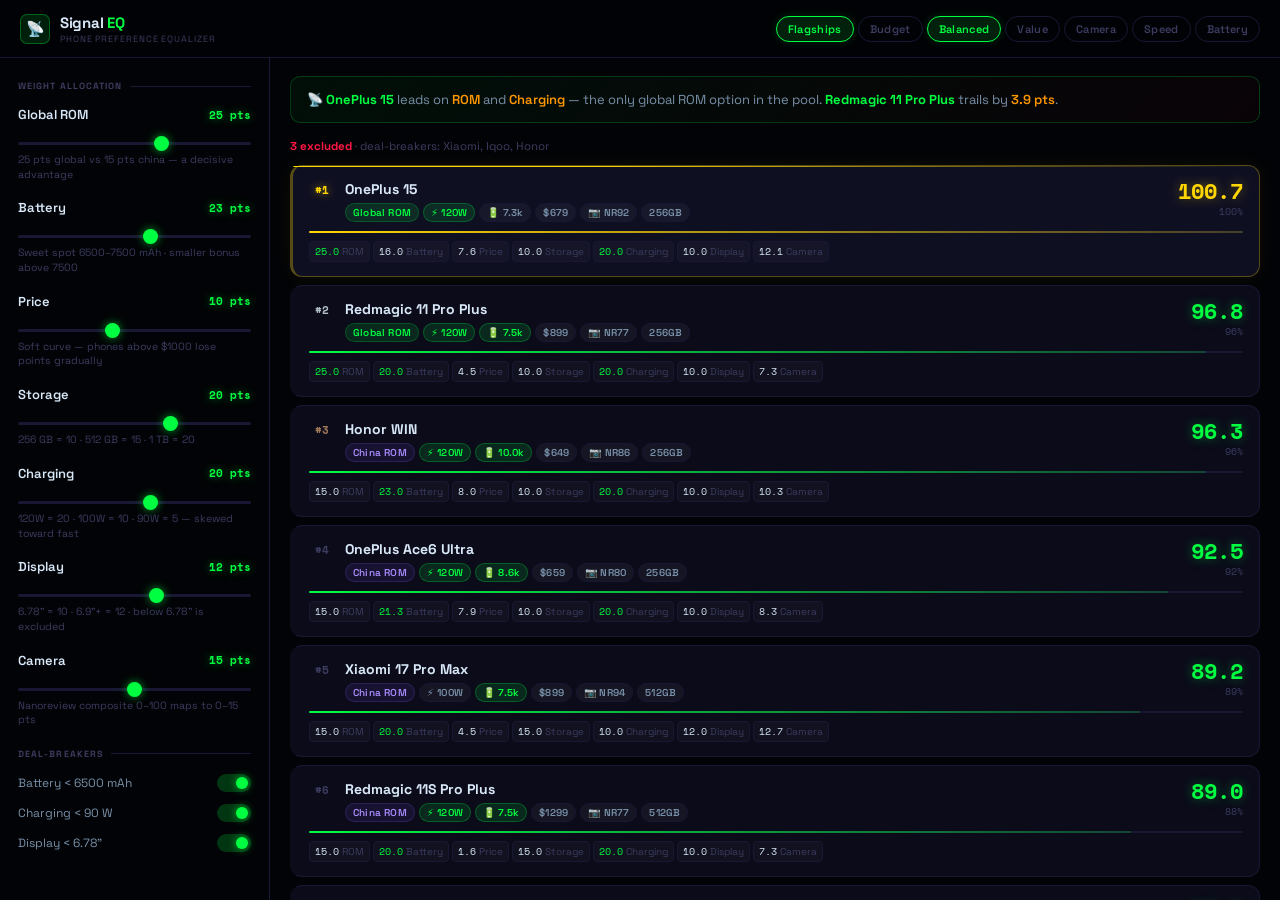
==== flagships.html @ a418bd96 "Rename index.html to flagships.html" ====
<!DOCTYPE html>
<html lang="en">
<head>
<meta charset="UTF-8">
<meta name="viewport" content="width=device-width, initial-scale=1.0">
<title>Signal EQ — Phone Equalizer</title>
<link rel="preconnect" href="https://fonts.googleapis.com">
<link rel="preconnect" href="https://fonts.gstatic.com" crossorigin>
<link href="https://fonts.googleapis.com/css2?family=Space+Grotesk:wght@400;500;600;700;800&family=Space+Mono:wght@400;700&display=swap" rel="stylesheet">
<style>
:root {
  --void:   #020306;
  --deep:   #06060E;
  --shell:  #0B0B1A;
  --card:   #0F0F22;
  --edge:   #181834;
  --rim:    #252548;
  --green:  #00FF41;
  --gd:     rgba(0,255,65,0.12);
  --gd2:    rgba(0,255,65,0.06);
  --red:    #FF1744;
  --rd:     rgba(255,23,68,0.12);
  --gold:   #FFD600;
  --gld:    rgba(255,214,0,0.12);
  --text:   #D8E8F8;
  --muted:  #3C3C60;
  --silver: #7890A8;
  --mono:   'Space Mono', monospace;
  --sans:   'Space Grotesk', system-ui, sans-serif;
}
*, *::before, *::after { box-sizing: border-box; margin: 0; padding: 0; }
html { scroll-behavior: smooth; }
body { font-family: var(--sans); background: var(--void); color: var(--text); }

/* ── Scrollbars ──────────────────────────────── */
::-webkit-scrollbar { width: 4px; }
::-webkit-scrollbar-track { background: transparent; }
::-webkit-scrollbar-thumb { background: var(--muted); border-radius: 2px; }
::-webkit-scrollbar-thumb:hover { background: var(--green); }

/* ── Header ──────────────────────────────────── */
.hdr {
  position: fixed; top: 0; left: 0; right: 0; z-index: 100;
  height: 58px;
  display: flex; align-items: center; justify-content: space-between;
  padding: 0 20px;
  background: rgba(2,3,6,0.9);
  backdrop-filter: blur(20px);
  border-bottom: 1px solid var(--edge);
}
.logo { display: flex; align-items: center; gap: 10px; text-decoration: none; }
.logo-mark {
  width: 30px; height: 30px; border-radius: 7px; flex-shrink: 0;
  background: var(--gd); border: 1px solid rgba(0,255,65,.3);
  display: grid; place-items: center; font-size: 15px;
}
.logo-text { font-size: 15px; font-weight: 800; letter-spacing: -.3px; color: var(--text); }
.logo-text em { color: var(--green); font-style: normal; }
.logo-tag { font-size: 9px; color: var(--muted); letter-spacing: .1em; text-transform: uppercase; margin-top: 1px; }

.presets { display: flex; gap: 4px; }
.pst {
  font-family: var(--sans); font-size: 11px; font-weight: 600;
  padding: 5px 11px; border-radius: 20px; cursor: pointer; letter-spacing: .03em;
  border: 1px solid var(--edge); background: transparent; color: var(--muted);
  transition: all .15s;
}
.pst:hover  { border-color: var(--green); color: var(--green); }
.pst.on { border-color: var(--green); color: var(--green); background: var(--gd); box-shadow: 0 0 10px rgba(0,255,65,.15); }

/* ── Layout ──────────────────────────────────── */
.wrap {
  display: grid;
  grid-template-columns: 270px 1fr;
  height: calc(100vh - 58px);
  margin-top: 58px;
}
.panel, .main { overflow-y: auto; height: 100%; }
.panel { border-right: 1px solid var(--edge); padding: 22px 18px; }
.main  { padding: 18px 20px; }

@media (max-width: 720px) {
  body { overflow-y: auto; }
  .wrap { display: block; height: auto; margin-top: 58px; }
  .panel { overflow-y: visible; height: auto; border-right: none; border-bottom: 1px solid var(--edge); }
  .main  { overflow-y: visible; height: auto; }
  .presets { display: none; }
}

/* ── Section label ───────────────────────────── */
.slbl {
  font-size: 9px; font-weight: 700; letter-spacing: .12em; text-transform: uppercase;
  color: var(--muted); margin-bottom: 14px;
  display: flex; align-items: center; gap: 8px;
}
.slbl::after { content: ''; flex: 1; height: 1px; background: var(--edge); }

/* ── Sliders ─────────────────────────────────── */
.si { margin-bottom: 17px; }
.si-row { display: flex; justify-content: space-between; align-items: center; margin-bottom: 6px; }
.si-name { font-size: 13px; font-weight: 600; }
.si-val {
  font-family: var(--mono); font-size: 11px; font-weight: 700;
  color: var(--green); min-width: 44px; text-align: right;
  transition: color .15s;
  text-shadow: 0 0 8px rgba(0,255,65,.5);
}
.si-val.lo { color: var(--muted); text-shadow: none; }
.si-hint { font-size: 10.5px; color: var(--muted); margin-top: 3px; line-height: 1.4; }

input[type=range] {
  -webkit-appearance: none; appearance: none;
  width: 100%; height: 3px; border-radius: 2px; outline: none; cursor: pointer;
  background: var(--edge);
}
input[type=range]::-webkit-slider-thumb {
  -webkit-appearance: none;
  width: 15px; height: 15px; border-radius: 50%; cursor: pointer;
  background: var(--green);
  box-shadow: 0 0 10px rgba(0,255,65,.6);
  transition: transform .1s;
}
input[type=range]::-webkit-slider-thumb:hover {
  transform: scale(1.4);
  box-shadow: 0 0 18px rgba(0,255,65,.9);
}
input[type=range]::-moz-range-thumb {
  width: 15px; height: 15px; border-radius: 50%; border: none;
  background: var(--green); box-shadow: 0 0 10px rgba(0,255,65,.6);
}

/* ── Deal-breaker toggles ────────────────────── */
.db-row { display: flex; align-items: center; justify-content: space-between; margin-bottom: 12px; }
.db-lbl { font-size: 12px; color: var(--silver); }
.tog { position: relative; display: inline-block; width: 34px; height: 18px; }
.tog input { opacity: 0; width: 0; height: 0; }
.tslide {
  position: absolute; inset: 0; border-radius: 18px;
  background: var(--edge); cursor: pointer; transition: background .2s;
}
.tslide::before {
  content: ''; position: absolute;
  width: 12px; height: 12px; left: 3px; bottom: 3px;
  border-radius: 50%; background: var(--muted); transition: .2s;
}
.tog input:checked + .tslide { background: rgba(0,255,65,.2); }
.tog input:checked + .tslide::before { transform: translateX(16px); background: var(--green); box-shadow: 0 0 8px rgba(0,255,65,.7); }

/* ── Why bar ─────────────────────────────────── */
.why-bar {
  background: linear-gradient(135deg, rgba(0,255,65,.05), rgba(255,23,68,.03));
  border: 1px solid rgba(0,255,65,.2);
  border-radius: 10px; padding: 12px 16px;
  font-size: 13px; line-height: 1.65; color: var(--silver);
  margin-bottom: 16px;
}
.why-bar strong { color: var(--green); font-weight: 700; }
.why-bar em { color: #FF9800; font-style: normal; font-weight: 600; }

.excl-note { font-size: 11.5px; color: var(--muted); margin-bottom: 12px; }
.excl-note b { color: var(--red); }

/* ── Rank cards ──────────────────────────────── */
.rcard {
  background: var(--shell);
  border: 1px solid var(--edge);
  border-left: 3px solid transparent;
  border-radius: 12px; padding: 14px 16px;
  margin-bottom: 8px;
  position: relative; cursor: default;
  transition: border-color .2s, background .2s, transform .15s;
}
.rcard:not(.excl):hover {
  background: var(--card);
  border-color: rgba(0,255,65,.25);
  border-left-color: var(--green);
  transform: translateX(3px);
}
.rcard.top {
  background: var(--card);
  border-left-color: var(--gold);
  border-color: rgba(255,214,0,.3);
  box-shadow: 0 0 20px rgba(255,214,0,.06);
}
.rcard.top::before {
  content: ''; position: absolute; top: 0; left: 0; right: 0;
  height: 1px; background: linear-gradient(90deg, var(--gold) 30%, transparent);
  border-radius: 12px 12px 0 0;
}
.rcard.excl { opacity: .25; border-left-color: var(--red); border-color: var(--rd); cursor: default; }

.rc-top { display: flex; align-items: flex-start; gap: 10px; margin-bottom: 9px; }
.rc-rank {
  font-family: var(--mono); font-size: 11px; font-weight: 700;
  min-width: 26px; padding-top: 2px; text-align: center; flex-shrink: 0;
}
.r-gold   { color: var(--gold); text-shadow: 0 0 8px rgba(255,214,0,.6); }
.r-silver { color: #B0BEC5; }
.r-bronze { color: #A0785A; }
.r-n      { color: var(--muted); }

.rc-info { flex: 1; min-width: 0; }
.rc-model {
  font-size: 14px; font-weight: 700;
  white-space: nowrap; overflow: hidden; text-overflow: ellipsis;
  margin-bottom: 5px;
}
.rc-chips { display: flex; flex-wrap: wrap; gap: 4px; }
.chip {
  font-size: 10px; font-weight: 600; padding: 2px 7px;
  border-radius: 20px; white-space: nowrap; letter-spacing: .02em;
}
.c-global { background: var(--gd); color: var(--green); border: 1px solid rgba(0,255,65,.2); }
.c-china  { background: rgba(139,92,246,.1); color: #A78BFA; border: 1px solid rgba(139,92,246,.2); }
.c-spec   { background: rgba(255,255,255,.04); color: var(--silver); border: 1px solid var(--edge); }
.c-hot    { background: rgba(0,255,65,.12); color: var(--green); border: 1px solid rgba(0,255,65,.25); }
.c-red    { background: var(--rd); color: var(--red); border: 1px solid rgba(255,23,68,.25); }

.rc-score { text-align: right; flex-shrink: 0; }
.sc-num {
  font-family: var(--mono); font-size: 22px; font-weight: 700; line-height: 1;
  color: var(--green); text-shadow: 0 0 12px rgba(0,255,65,.4);
}
.rcard.top .sc-num { color: var(--gold); text-shadow: 0 0 12px rgba(255,214,0,.4); }
.sc-pct { font-family: var(--mono); font-size: 10px; color: var(--muted); margin-top: 2px; }

.bar-t { height: 2px; background: var(--edge); border-radius: 2px; margin: 9px 0 8px; }
.bar-f { height: 2px; border-radius: 2px; transition: width .35s ease; }
.bar-g { background: linear-gradient(90deg, var(--green), rgba(0,255,65,.2)); }
.bar-gold { background: linear-gradient(90deg, var(--gold), rgba(255,214,0,.2)); }

.rc-bkd { display: flex; flex-wrap: wrap; gap: 3px; }
.bd {
  font-size: 10px; padding: 2px 5px; border-radius: 4px;
  background: rgba(255,255,255,.025); border: 1px solid var(--edge);
  color: var(--muted);
}
.bd b { font-family: var(--mono); font-weight: 400; color: var(--text); }
.bd.hi b { color: var(--green); }

.excl-r { font-size: 11px; color: var(--red); margin-top: 6px; }

/* ── Hover Popup ─────────────────────────────── */
#popup {
  position: fixed; z-index: 200; pointer-events: none;
  width: 280px;
  background: var(--card);
  border: 1px solid rgba(0,255,65,.3);
  border-radius: 14px; padding: 16px;
  box-shadow: 0 20px 60px rgba(0,0,0,.7), 0 0 30px rgba(0,255,65,.06);
  opacity: 0; transform: translateY(6px) scale(.97);
  transition: opacity .15s, transform .15s;
}
#popup.show { opacity: 1; transform: translateY(0) scale(1); }

.pop-name {
  font-size: 15px; font-weight: 800; color: var(--text);
  margin-bottom: 12px; line-height: 1.2;
  border-bottom: 1px solid var(--edge); padding-bottom: 10px;
}
.pop-grid {
  display: grid; grid-template-columns: 1fr 1fr;
  gap: 8px; margin-bottom: 12px;
}
.pop-spec { display: flex; flex-direction: column; gap: 2px; }
.pop-spec-val {
  font-family: var(--mono); font-size: 13px; font-weight: 700; color: var(--green);
}
.pop-spec-key { font-size: 10px; color: var(--muted); text-transform: uppercase; letter-spacing: .07em; }
.pop-why {
  background: var(--gd2); border: 1px solid var(--gd);
  border-radius: 8px; padding: 10px 12px;
  font-size: 12px; line-height: 1.6; color: var(--silver);
}
.pop-why b { color: var(--green); font-weight: 700; }
.pop-why-label {
  font-size: 9px; font-weight: 700; letter-spacing: .1em; text-transform: uppercase;
  color: var(--green); margin-bottom: 4px;
  opacity: .7;
}
</style>
</head>
<body>

<header class="hdr">
  <a href="index.html" class="logo">
    <div class="logo-mark">📡</div>
    <div>
      <div class="logo-text">Signal <em>EQ</em></div>
      <div class="logo-tag">Phone preference equalizer</div>
    </div>
  </a>
  <div class="presets" id="presets">
    <a href="index.html" class="pst on" style="text-decoration:none">Flagships</a>
    <a href="index_budget_phones.html" class="pst" style="text-decoration:none">Budget</a>
  </div>
</header>

<div class="wrap">
  <aside class="panel">
    <div class="slbl">Weight allocation</div>
    <div id="sl-wrap"></div>
    <div style="margin-top:20px">
      <div class="slbl">Deal-breakers</div>
      <div id="db-wrap"></div>
    </div>
  </aside>

  <main class="main">
    <div id="why-wrap"></div>
    <div id="excl-note"></div>
    <div id="cards-wrap"></div>
  </main>
</div>

<!-- Hover popup -->
<div id="popup">
  <div class="pop-name" id="pop-name"></div>
  <div class="pop-grid" id="pop-grid"></div>
  <div class="pop-why">
    <div class="pop-why-label">★ Why it ranks here</div>
    <div id="pop-why"></div>
  </div>
</div>

<script>
// ── Data ──────────────────────────────────────────────────────
const PHONES = [
  {
    "model": "Honor WIN",
    "bat": 10000,
    "chg": 120,
    "cam": 86,
    "disp": 6.82,
    "stor": 256,
    "ram": 12,
    "price": 649,
    "os": "china"
  },
  {
    "model": "OPPO Find X9 Ultra",
    "bat": 7050,
    "chg": 100,
    "cam": 96,
    "disp": 6.83,
    "stor": 256,
    "ram": 12,
    "price": 1199,
    "os": "china"
  },
  {
    "model": "Xiaomi 17 Ultra",
    "bat": 6800,
    "chg": 90,
    "cam": 96,
    "disp": 6.9,
    "stor": 512,
    "ram": 12,
    "price": 999,
    "os": "china"
  },
  {
    "model": "Xiaomi 17",
    "bat": 7000,
    "chg": 100,
    "cam": 86,
    "disp": 6.3,
    "stor": 256,
    "ram": 12,
    "price": 649,
    "os": "china"
  },
  {
    "model": "OnePlus 15",
    "bat": 7300,
    "chg": 120,
    "cam": 92,
    "disp": 6.78,
    "stor": 256,
    "ram": 12,
    "price": 679,
    "os": "global"
  },
  {
    "model": "Vivo X300 Ultra",
    "bat": 6600,
    "chg": 100,
    "cam": 94,
    "disp": 6.82,
    "stor": 256,
    "ram": 12,
    "price": 1099,
    "os": "china"
  },
  {
    "model": "Vivo X300 Pro",
    "bat": 6510,
    "chg": 90,
    "cam": 97,
    "disp": 6.78,
    "stor": 256,
    "ram": 12,
    "price": 799,
    "os": "china"
  },
  {
    "model": "Iqoo 15T",
    "bat": 8000,
    "chg": 100,
    "cam": 79,
    "disp": 6.82,
    "stor": 256,
    "ram": 12,
    "price": 699,
    "os": "china"
  },
  {
    "model": "Iqoo 15 Ultra",
    "bat": 7400,
    "chg": 100,
    "cam": 84,
    "disp": 6.85,
    "stor": 512,
    "ram": 16,
    "price": 899,
    "os": "china"
  },
  {
    "model": "Iqoo 15",
    "bat": 7000,
    "chg": 100,
    "cam": 89,
    "disp": 6.82,
    "stor": 256,
    "ram": 12,
    "price": 649,
    "os": "china"
  },
  {
    "model": "Iqoo Z11 Turbo",
    "bat": 7600,
    "chg": 100,
    "cam": 75,
    "disp": 6.59,
    "stor": 256,
    "ram": 12,
    "price": 469,
    "os": "china"
  },
  {
    "model": "Iqoo Neo 11",
    "bat": 7500,
    "chg": 100,
    "cam": 74,
    "disp": 6.82,
    "stor": 256,
    "ram": 12,
    "price": 459,
    "os": "china"
  },
  {
    "model": "Xiaomi 17 Pro Max",
    "bat": 7500,
    "chg": 100,
    "cam": 94,
    "disp": 6.9,
    "stor": 512,
    "ram": 12,
    "price": 899,
    "os": "china"
  },
  {
    "model": "Redmi K90 Max",
    "bat": 8550,
    "chg": 100,
    "cam": 77,
    "disp": 6.83,
    "stor": 256,
    "ram": 12,
    "price": 499,
    "os": "china"
  },
  {
    "model": "Redmagic 11S Pro Plus",
    "bat": 7500,
    "chg": 120,
    "cam": 77,
    "disp": 6.85,
    "stor": 512,
    "ram": 16,
    "price": 1299,
    "os": "china"
  },
  {
    "model": "Realme GT8 Pro",
    "bat": 7000,
    "chg": 120,
    "cam": 86,
    "disp": 6.79,
    "stor": 256,
    "ram": 12,
    "price": 639,
    "os": "china"
  },
  {
    "model": "OPPO Find X9 Ultra",
    "bat": 7050,
    "chg": 100,
    "cam": 96,
    "disp": 6.83,
    "stor": 256,
    "ram": 12,
    "price": 1599,
    "os": "global"
  },
  {
    "model": "Redmagic 11 Pro Plus",
    "bat": 7500,
    "chg": 120,
    "cam": 77,
    "disp": 6.85,
    "stor": 256,
    "ram": 12,
    "price": 899,
    "os": "global"
  },
  {
    "model": "Honor WIN RT",
    "bat": 10000,
    "chg": 100,
    "cam": 86,
    "disp": 6.83,
    "stor": 256,
    "ram": 12,
    "price": 549,
    "os": "china"
  },
  {
    "model": "Honor Power 2",
    "bat": 10080,
    "chg": 80,
    "cam": 81,
    "disp": 6.79,
    "stor": 256,
    "ram": 12,
    "price": 499,
    "os": "china"
  },
  {
    "model": "Realme GT8",
    "bat": 7000,
    "chg": 100,
    "cam": 81,
    "disp": 6.79,
    "stor": 256,
    "ram": 12,
    "price": 499,
    "os": "china"
  },
  {
    "model": "OnePlus Ace6 Ultra",
    "bat": 8600,
    "chg": 120,
    "cam": 80,
    "disp": 6.79,
    "stor": 256,
    "ram": 12,
    "price": 659,
    "os": "china"
  }
];

// ── Base scoring (v4 exact) ───────────────────────────────────
const BASE_MAX = { os:25, bat:23, price:10, stor:20, chg:20, disp:12, cam:15 };

function base(p) {
  const bat = p.bat < 6500 ? 0 : p.bat <= 7500 ? ((p.bat-6500)/1000)*20 : p.bat >= 10000 ? 23 : 20+((p.bat-7500)/2500)*3;
  const pr  = p.price <= 500 ? 10 : p.price <= 800 ? 10-((p.price-500)/300)*4 : p.price <= 1000 ? 6-((p.price-800)/200)*3 : Math.max(0,3*Math.exp(-0.002*(p.price-1000)));
  const cam = p.cam >= 95 ? 13+((p.cam-95)/5)*2 : p.cam >= 85 ? 10+((p.cam-85)/10)*3 : p.cam >= 70 ? 5+((p.cam-70)/15)*5 : Math.max(0,(p.cam/70)*5);
  return {
    os:    p.os === 'global' ? 25 : 15,
    bat,
    price: pr,
    stor:  p.stor >= 1024 ? 20 : p.stor >= 512 ? 15 : p.stor >= 256 ? 10 : 5,
    chg:   p.chg >= 120 ? 20 : p.chg >= 100 ? 10 : p.chg >= 90 ? 5 : 0,
    disp:  p.disp >= 6.9 ? 12 : p.disp >= 6.78 ? 10 : 0,
    cam,
  };
}

// ── Config ────────────────────────────────────────────────────
const CATS = [
  { key:'os',    label:'Global ROM',     hint:'25 pts global vs 15 pts china — a decisive advantage',  dflt:25, max:40 },
  { key:'bat',   label:'Battery',        hint:'Sweet spot 6500–7500 mAh · smaller bonus above 7500',   dflt:23, max:40 },
  { key:'price', label:'Price',          hint:'Soft curve — phones above $1000 lose points gradually',  dflt:10, max:25 },
  { key:'stor',  label:'Storage',        hint:'256 GB = 10 · 512 GB = 15 · 1 TB = 20',                  dflt:20, max:30 },
  { key:'chg',   label:'Charging',       hint:'120W = 20 · 100W = 10 · 90W = 5 — skewed toward fast',  dflt:20, max:35 },
  { key:'disp',  label:'Display',        hint:'6.78" = 10 · 6.9"+ = 12 · below 6.78" is excluded',     dflt:12, max:20 },
  { key:'cam',   label:'Camera',         hint:'Nanoreview composite 0–100 maps to 0–15 pts',           dflt:15, max:30 },
];
const DBS = [
  { key:'bat',  label:'Battery < 6500 mAh', test: p => p.bat  < 6500  },
  { key:'chg',  label:'Charging < 90 W',    test: p => p.chg  < 90    },
  { key:'disp', label:'Display < 6.78"',    test: p => p.disp < 6.78  },
];
const PRESETS = {
  balanced: { os:25, bat:23, price:10, stor:20, chg:20, disp:12, cam:15 },
  value:    { os:20, bat:20, price:25, stor:15, chg:18, disp:10, cam:8  },
  camera:   { os:18, bat:15, price:8,  stor:15, chg:15, disp:12, cam:30 },
  speed:    { os:22, bat:15, price:8,  stor:15, chg:35, disp:12, cam:10 },
  battery:  { os:18, bat:40, price:10, stor:15, chg:18, disp:10, cam:8  },
};
const CLABEL = { os:'ROM', bat:'Battery', price:'Price', stor:'Storage', chg:'Charging', disp:'Display', cam:'Camera' };

let W  = { ...PRESETS.balanced };
let DB = { bat:true, chg:true, disp:true };

// ── Build presets ─────────────────────────────────────────────
const pWrap = document.getElementById('presets');
Object.keys(PRESETS).forEach(k => {
  const b = document.createElement('button');
  b.className = 'pst' + (k==='balanced'?' on':'');
  b.textContent = k[0].toUpperCase()+k.slice(1);
  b.dataset.p = k;
  b.addEventListener('click', () => {
    W = { ...PRESETS[k] };
    CATS.forEach(c => { document.getElementById(`sl-${c.key}`).value = W[c.key]; syncLbl(c.key); });
    document.querySelectorAll('.pst').forEach(x => x.classList.toggle('on', x.dataset.p===k));
    render();
  });
  pWrap.appendChild(b);
});

// ── Build sliders ─────────────────────────────────────────────
const slWrap = document.getElementById('sl-wrap');
CATS.forEach(c => {
  const d = document.createElement('div');
  d.className = 'si';
  d.innerHTML = `
    <div class="si-row">
      <span class="si-name">${c.label}</span>
      <span class="si-val" id="sv-${c.key}">${c.dflt} pts</span>
    </div>
    <input type="range" min="0" max="${c.max}" step="1" value="${c.dflt}" id="sl-${c.key}" aria-label="${c.label}">
    <div class="si-hint">${c.hint}</div>`;
  slWrap.appendChild(d);
  d.querySelector('input').addEventListener('input', e => {
    W[c.key] = +e.target.value;
    syncLbl(c.key);
    document.querySelectorAll('.pst').forEach(x => x.classList.remove('on'));
    render();
  });
});
function syncLbl(k) {
  const el = document.getElementById(`sv-${k}`);
  el.textContent = W[k]+' pts';
  el.className = 'si-val' + (W[k] < 4 ? ' lo' : '');
}

// ── Build toggles ─────────────────────────────────────────────
const dbWrap = document.getElementById('db-wrap');
DBS.forEach(db => {
  const d = document.createElement('div');
  d.className = 'db-row';
  d.innerHTML = `<span class="db-lbl">${db.label}</span>
    <label class="tog"><input type="checkbox" checked id="db-${db.key}"><span class="tslide"></span></label>`;
  dbWrap.appendChild(d);
  d.querySelector('input').addEventListener('change', e => { DB[db.key] = e.target.checked; render(); });
});

// ── Score ─────────────────────────────────────────────────────
function excl(p) { return DBS.filter(db => DB[db.key] && db.test(p)).map(db => db.label); }

function score(p) {
  const b = base(p); const w = {}; let t = 0;
  for (const k in b) { w[k] = BASE_MAX[k]>0 ? b[k]*(W[k]/BASE_MAX[k]) : 0; t += w[k]; }
  return { b, w, total: Math.round(t*10)/10 };
}

// ── "Why it rocks" ────────────────────────────────────────────
function whyText(p, sc, rank) {
  const lines = [];
  if (p.os === 'global') lines.push(`<b>Only global ROM phone</b> — direct Google updates & broader app support.`);
  if (p.chg >= 120) lines.push(`<b>120W charging</b> tops the field — back to full in ~30 min.`);
  if (p.bat >= 9000) lines.push(`<b>${(p.bat/1000).toFixed(0)}k mAh battery</b> is in a class of its own.`);
  else if (p.bat >= 7400) lines.push(`<b>${p.bat} mAh battery</b> hits the sweet spot perfectly.`);
  if (p.cam >= 95) lines.push(`<b>NR:${p.cam}</b> — top-tier real-world camera performance.`);
  else if (p.cam >= 90) lines.push(`<b>NR:${p.cam} camera</b> is excellent for everyday shooting.`);
  if (p.price <= 650 && p.chg >= 100) lines.push(`Strong specs at just <b>$${p.price}</b> — exceptional value.`);
  if (p.stor >= 512) lines.push(`<b>${p.stor}GB storage</b> — no compromises on space.`);
  if (!lines.length) {
    const sorted = Object.entries(sc.w).sort((a,b)=>b[1]-a[1]);
    const phrases = { os:'Global ROM gives the edge',bat:'Battery life leads',price:'Best value proposition',stor:'Storage stands out',chg:'Charging speed dominates',disp:'Display size is ideal',cam:'Camera quality shines' };
    lines.push(phrases[sorted[0][0]] || 'Balanced across all categories.');
  }
  return lines.slice(0,2).join(' ');
}

// ── Popup ─────────────────────────────────────────────────────
const popup  = document.getElementById('popup');
const popName= document.getElementById('pop-name');
const popGrid= document.getElementById('pop-grid');
const popWhy = document.getElementById('pop-why');
let hideTimer;

function showPopup(p, sc, rank, rect) {
  clearTimeout(hideTimer);
  popName.textContent = p.model;
  popGrid.innerHTML = [
    { val: `${(p.bat/1000).toFixed(1)}k mAh`, key:'Battery' },
    { val: `${p.chg}W`,                        key:'Charging' },
    { val: `$${p.price}`,                      key:'Price' },
    { val: `NR:${p.cam}`,                      key:'Camera' },
    { val: `${p.disp}"`,                        key:'Display' },
    { val: `${p.stor}GB`,                       key:'Storage' },
  ].map(s=>`<div class="pop-spec"><div class="pop-spec-val">${s.val}</div><div class="pop-spec-key">${s.key}</div></div>`).join('');
  popWhy.innerHTML = whyText(p, sc, rank);

  // Position: right of card on desktop, below on mobile
  const vw = window.innerWidth;
  let left, top;
  if (vw > 900) {
    left = Math.min(rect.right + 12, vw - 296);
    top  = Math.max(8, Math.min(rect.top, window.innerHeight - 320));
  } else {
    left = Math.max(8, Math.min(rect.left, vw - 296));
    top  = rect.bottom + 8;
    if (top + 300 > window.innerHeight) top = rect.top - 310;
  }
  popup.style.left = left + 'px';
  popup.style.top  = top  + 'px';
  popup.classList.add('show');
}
function hidePopup() {
  hideTimer = setTimeout(() => popup.classList.remove('show'), 80);
}
popup.addEventListener('mouseenter', () => clearTimeout(hideTimer));
popup.addEventListener('mouseleave', hidePopup);

// ── Render ────────────────────────────────────────────────────
function render() {
  const all = PHONES.map(p => { const e = excl(p); return { p, sc: e.length?null:score(p), e }; });
  const q   = all.filter(r=>!r.e.length).sort((a,b)=>b.sc.total-a.sc.total);
  const ex  = all.filter(r=> r.e.length);
  const top = q[0]?.sc.total || 1;

  // Why bar
  const wb = document.getElementById('why-wrap');
  if (q.length) {
    const t=q[0], r=q[1];
    const sorted=Object.entries(t.sc.w).sort((a,b)=>b[1]-a[1]);
    const [k1,k2]=[sorted[0][0],sorted[1][0]];
    let txt=`<strong>${t.p.model}</strong> leads on <em>${CLABEL[k1]}</em> and <em>${CLABEL[k2]}</em>`;
    if(t.p.os==='global') txt+=` — the only global ROM option in the pool`;
    txt+='.';
    if(r){ const gap=(t.sc.total-r.sc.total).toFixed(1); txt+=` <strong>${r.p.model}</strong> trails by <em>${gap} pts</em>.`; }
    wb.innerHTML=`<div class="why-bar">📡 ${txt}</div>`;
  } else wb.innerHTML='';

  // Excl note
  const en=document.getElementById('excl-note');
  en.innerHTML=ex.length?`<div class="excl-note"><b>${ex.length} excluded</b> · deal-breakers: ${ex.map(r=>r.p.model.split(' ')[0]).join(', ')}</div>`:'';

  // Cards
  const cw=document.getElementById('cards-wrap');
  cw.innerHTML='';

  const rankCls = i => i===1?'r-gold':i===2?'r-silver':i===3?'r-bronze':'r-n';

  q.forEach(({ p, sc }, i) => {
    const rank=i+1;
    const pct=Math.round((sc.total/top)*100);
    const maxW=Math.max(...Object.values(sc.w));
    const bkd=Object.entries(sc.w).map(([k,v])=>`<span class="bd${v>=maxW*.8?' hi':''}"><b>${v.toFixed(1)}</b> ${CLABEL[k]}</span>`).join('');
    const chipHot = k => sc.w[k] >= maxW*.7;

    const card=document.createElement('div');
    card.className='rcard'+(rank===1?' top':'');
    card.innerHTML=`
      <div class="rc-top">
        <span class="rc-rank ${rankCls(rank)}">#${rank}</span>
        <div class="rc-info">
          <div class="rc-model">${p.model}</div>
          <div class="rc-chips">
            <span class="chip ${p.os==='global'?'c-global':'c-china'}">${p.os==='global'?'Global ROM':'China ROM'}</span>
            <span class="chip ${chipHot('chg')?'c-hot':'c-spec'}">⚡ ${p.chg}W</span>
            <span class="chip ${chipHot('bat')?'c-hot':'c-spec'}">🔋 ${(p.bat/1000).toFixed(1)}k</span>
            <span class="chip c-spec">$${p.price}</span>
            <span class="chip ${chipHot('cam')?'c-hot':'c-spec'}">📷 NR${p.cam}</span>
            <span class="chip c-spec">${p.stor}GB</span>
          </div>
        </div>
        <div class="rc-score">
          <div class="sc-num">${sc.total.toFixed(1)}</div>
          <div class="sc-pct">${pct}%</div>
        </div>
      </div>
      <div class="bar-t"><div class="bar-f ${rank===1?'bar-gold':'bar-g'}" style="width:${pct}%"></div></div>
      <div class="rc-bkd">${bkd}</div>`;

    // Hover popup
    card.addEventListener('mouseenter', () => {
      const rect = card.getBoundingClientRect();
      showPopup(p, sc, rank, rect);
    });
    card.addEventListener('mouseleave', hidePopup);
    cw.appendChild(card);
  });

  ex.forEach(({ p, e }) => {
    const card=document.createElement('div');
    card.className='rcard excl';
    card.innerHTML=`
      <div class="rc-top">
        <span class="rc-rank r-n">—</span>
        <div class="rc-info">
          <div class="rc-model">${p.model}</div>
          <div class="excl-r">${e.join(' · ')}</div>
        </div>
      </div>`;
    cw.appendChild(card);
  });
}

// ── Init ──────────────────────────────────────────────────────
CATS.forEach(c => syncLbl(c.key));
render();
</script>
</body>
</html>
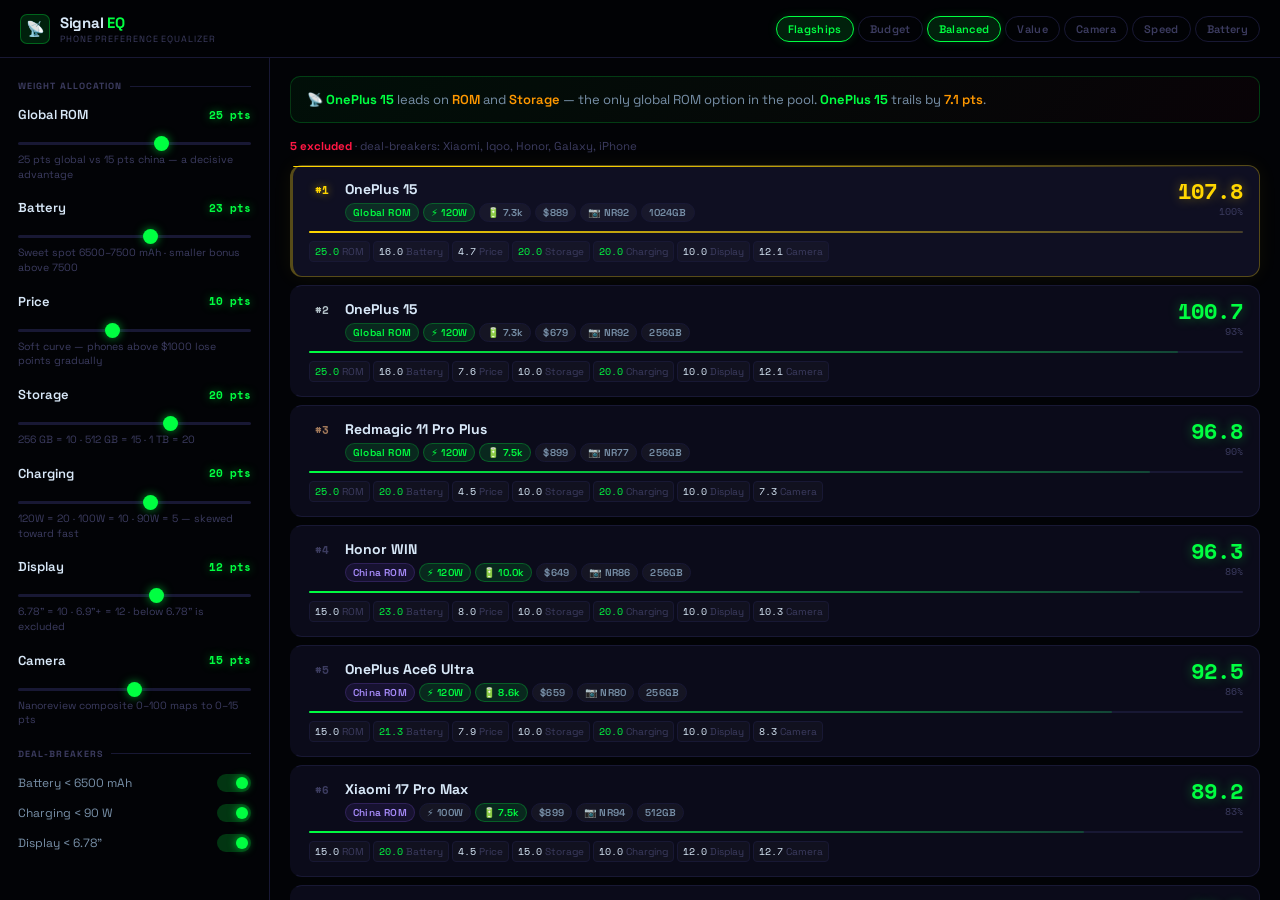
==== commit 9bc36c8c: "Add new flagship smartphone models to flagships.html" ====
--- a/flagships.html
+++ b/flagships.html
@@ -291,7 +291,7 @@
     </div>
   </a>
   <div class="presets" id="presets">
-    <a href="index.html" class="pst on" style="text-decoration:none">Flagships</a>
+    <a href="flagships.html" class="pst on" style="text-decoration:none">Flagships</a>
     <a href="index_budget_phones.html" class="pst" style="text-decoration:none">Budget</a>
   </div>
 </header>
@@ -567,6 +567,39 @@
     "ram": 12,
     "price": 659,
     "os": "china"
+  },
+  {
+    "model": "Galaxy S26 Ultra",
+    "bat": 5000,
+    "chg": 67,
+    "cam": 93,
+    "disp": 6.9,
+    "stor": 256,
+    "ram": 12,
+    "price": 1099,
+    "os": "global"
+  },
+  {
+    "model": "OnePlus 15",
+    "bat": 7300,
+    "chg": 120,
+    "cam": 92,
+    "disp": 6.78,
+    "stor": 1024,
+    "ram": 16,
+    "price": 889,
+    "os": "global"
+  },
+  {
+    "model": "iPhone 17 Pro Max",
+    "bat": 5088,
+    "chg": 45,
+    "cam": 95,
+    "disp": 6.9,
+    "stor": 256,
+    "ram": 12,
+    "price": 1199,
+    "os": "global"
   }
 ];
 
